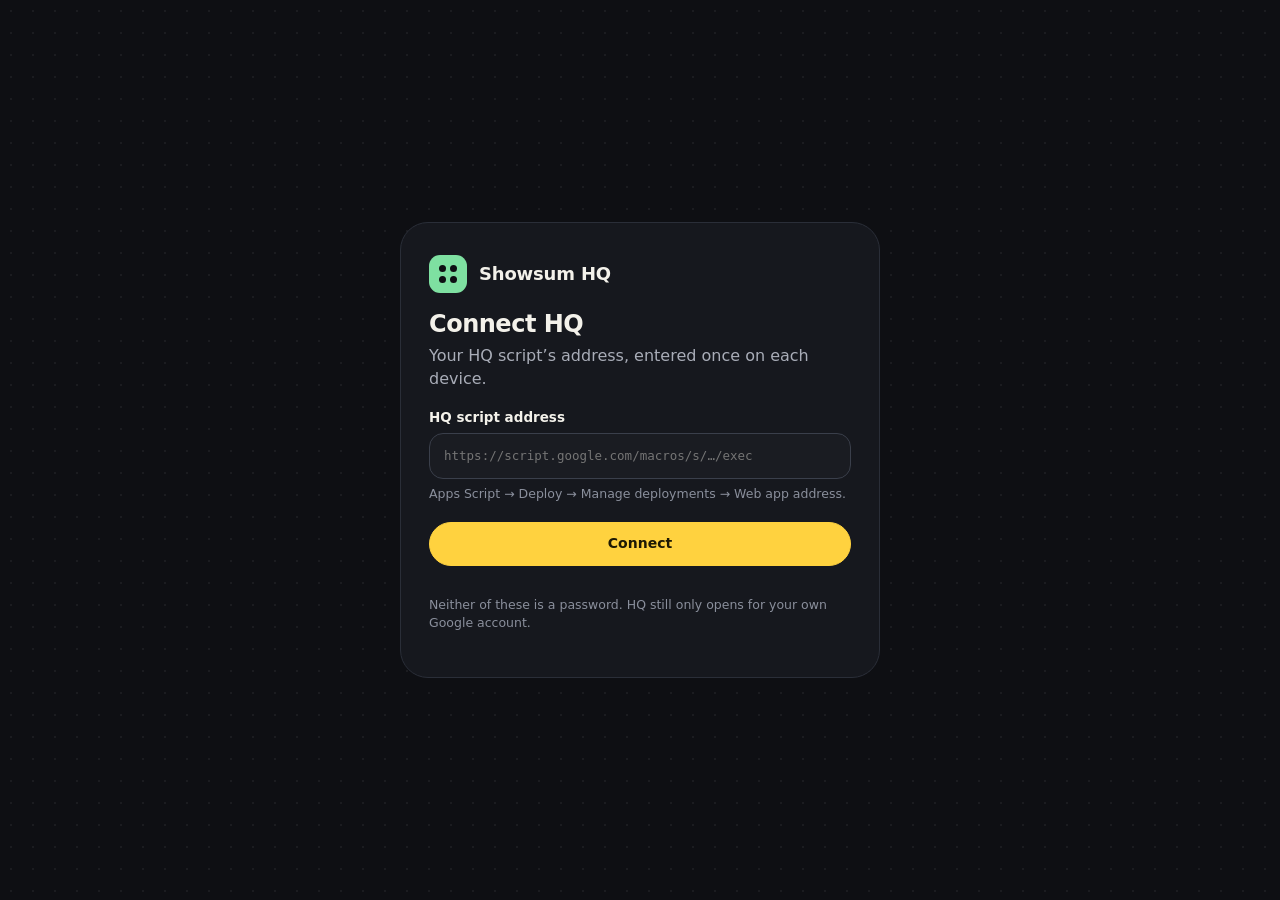
==== index.html @ 8b25175a "Release 5: autopilot    Start, pause and check batches in HQ; the pipeline's HQAutopilot sends them " ====
<!doctype html>
<html lang="en-GB">
<head>
<meta charset="utf-8">
<meta name="viewport" content="width=device-width, initial-scale=1, viewport-fit=cover">
<meta http-equiv="Content-Security-Policy" content="default-src 'self'; script-src 'self' https://accounts.google.com/gsi/client; style-src 'self' 'unsafe-inline' https://fonts.googleapis.com https://accounts.google.com/gsi/style; font-src https://fonts.gstatic.com; img-src 'self' data: https://*.googleusercontent.com; connect-src https://script.google.com https://script.googleusercontent.com https://accounts.google.com/gsi/; frame-src https://accounts.google.com/gsi/; object-src 'none'; base-uri 'none'; form-action 'none'">
<meta name="referrer" content="no-referrer">
<title>Showsum HQ</title>
<meta name="description" content="Showsum HQ">
<meta name="robots" content="noindex, nofollow">
<meta name="theme-color" content="#0e0f13">
<link rel="manifest" href="manifest.webmanifest">
<link rel="icon" href="icon.svg" type="image/svg+xml">
<link rel="apple-touch-icon" href="apple-touch-icon.png">
<meta name="apple-mobile-web-app-capable" content="yes">
<meta name="mobile-web-app-capable" content="yes">
<meta name="apple-mobile-web-app-status-bar-style" content="black-translucent">
<meta name="apple-mobile-web-app-title" content="Showsum HQ">
<link rel="preconnect" href="https://fonts.googleapis.com">
<link rel="preconnect" href="https://fonts.gstatic.com" crossorigin>
<link rel="stylesheet" href="https://fonts.googleapis.com/css2?family=Archivo:wdth,wght@62..125,400..800&amp;family=JetBrains+Mono:wght@500;600&amp;display=swap">
<link rel="stylesheet" href="hq.css?v=5">
</head>
<body>
<div id="app"><main class="gate"><div class="gate-card"><div class="brand"><div class="mark" aria-hidden="true"><span></span><span></span><span></span><span></span></div><b>Showsum HQ</b></div><span class="loading"><span class="spinner"></span>Opening</span></div></main></div>
<noscript><p style="padding:24px">Showsum HQ needs JavaScript.</p></noscript>
<script src="config.js?v=5"></script>
<script src="hq.js?v=5"></script>
</body>
</html>
---- hq.css ----
/* Showsum HQ · Transit look */
:root {
  --ground: #0e0f13; --rail: #0a0b0e; --panel: #16181e; --panel-2: #1a1c22; --tile: #22252d;
  --line: #2a2e38; --line-2: #3a3f4b; --line-soft: #22252d;
  --text: #f3f1ea; --sub: #a9adb8; --muted: #8a8f9c;
  --yellow: #ffd23f; --yellow-ink: #1d1904; --yellow-sub: #4a3f12;
  --mint: #7ee0a1; --coral: #ff7a66; --sky: #8fc7ff;
  --l-baby: #5ec2ff; --l-crafts: #b49bff; --l-xmas: #ff6fa0; --l-caravans: #2fd6c3;
  --sans: "Archivo", system-ui, -apple-system, "Segoe UI", Roboto, sans-serif;
  --mono: "JetBrains Mono", ui-monospace, "SF Mono", Menlo, monospace;
  --r-lg: 26px; --r-md: 16px; --r-sm: 10px;
  --safe-b: env(safe-area-inset-bottom, 0px);
  color-scheme: dark;
}
* { box-sizing: border-box; }
html, body { margin: 0; }
body {
  min-height: 100vh; background-color: var(--ground); color: var(--text);
  background-image: radial-gradient(rgba(255,255,255,0.055) 1px, transparent 1.4px); background-size: 22px 22px;
  font-family: var(--sans); font-size: 14px; line-height: 1.45; -webkit-font-smoothing: antialiased;
}
a { color: var(--yellow); }
a:hover { color: #ffe27a; }
button, input, select, textarea { font: inherit; color: inherit; }
:focus-visible { outline: 2px solid var(--yellow); outline-offset: 2px; }
.sr { position: absolute; width: 1px; height: 1px; overflow: hidden; clip: rect(0 0 0 0); white-space: nowrap; }
[hidden] { display: none !important; }

/* Type */
.eyebrow { font-family: var(--mono); font-size: 11px; letter-spacing: 0.14em; color: var(--muted); text-transform: uppercase; }
.h1 { margin: 0; font-stretch: 125%; font-size: clamp(30px, 5vw, 44px); font-weight: 800; letter-spacing: -0.025em; line-height: 1.05; }
.h2 { margin: 0; font-stretch: 125%; font-size: 24px; font-weight: 800; letter-spacing: -0.02em; line-height: 1.1; }
.h3 { margin: 0; font-stretch: 112%; font-size: 17px; font-weight: 800; letter-spacing: -0.01em; }
.lede { margin: 0; font-size: 16px; color: var(--sub); }
.sub { color: var(--sub); }
.muted { color: var(--muted); }
.mono { font-family: var(--mono); }
.small { font-size: 12.5px; }

/* Buttons */
.btn {
  display: inline-flex; align-items: center; justify-content: center; gap: 8px; min-height: 44px; padding: 0 18px;
  border-radius: 22px; border: 1px solid var(--line-2); background: transparent; color: var(--text);
  font-weight: 700; font-size: 14px; text-decoration: none; cursor: pointer; white-space: nowrap;
  transition: background-color .2s, border-color .2s, transform .2s;
}
.btn:hover { background: var(--tile); color: var(--text); }
.btn:active { transform: translateY(1px); }
.btn[disabled] { opacity: .45; cursor: default; }
.btn.light { background: var(--text); border-color: var(--text); color: var(--ground); }
.btn.light:hover { background: #fffdf6; }
.btn.yellow { background: var(--yellow); border-color: var(--yellow); color: var(--yellow-ink); }
.btn.yellow:hover { background: #ffe27a; }
.btn.small { min-height: 36px; padding: 0 14px; font-size: 13px; }
.btn.danger { border-color: rgba(255,122,102,.5); color: var(--coral); }
.icon-btn {
  display: inline-flex; align-items: center; justify-content: center; width: 40px; height: 40px; border-radius: 12px;
  border: 1px solid var(--line-2); background: transparent; color: var(--text); cursor: pointer;
}
.icon-btn:hover { background: var(--tile); }
.icon-btn[disabled] { opacity: .3; cursor: default; }
svg.i { width: 18px; height: 18px; flex: none; }

/* Gate screens (connect, sign in) */
.gate { min-height: 100vh; display: flex; align-items: center; justify-content: center; padding: 24px 16px; }
.gate-card {
  width: 100%; max-width: 480px; background: var(--panel); border: 1px solid var(--line); border-radius: 28px;
  padding: 32px 28px; display: flex; flex-direction: column; gap: 18px; animation: rise .5s both;
}
.brand { display: flex; align-items: center; gap: 12px; }
.mark { width: 38px; height: 38px; border-radius: 11px; background: var(--mint); padding: 10px; display: grid; grid-template-columns: 1fr 1fr; gap: 4px; flex: none; }
.mark span { border-radius: 50%; background: var(--ground); }
.brand b { font-stretch: 125%; font-size: 18px; font-weight: 800; letter-spacing: -0.01em; }
.field { display: flex; flex-direction: column; gap: 6px; }
.field label { font-weight: 600; font-size: 13.5px; }
.field .hint { font-size: 12.5px; color: var(--muted); }
.input {
  width: 100%; min-height: 46px; padding: 10px 14px; border-radius: 14px; border: 1px solid var(--line-2);
  background: var(--panel-2); color: var(--text); font-size: 14px;
}
.input:focus { border-color: var(--yellow); outline: none; }
.input.mono { font-family: var(--mono); font-size: 12.5px; }
textarea.input { min-height: 72px; resize: vertical; }
.error { color: var(--coral); font-size: 13px; }
.note { font-size: 12.5px; color: var(--muted); }
.gsi-slot { min-height: 44px; display: flex; align-items: center; }

/* Shell */
.shell { display: flex; min-height: 100vh; }
.rail {
  position: sticky; top: 0; height: 100vh; flex: 0 0 76px; background: var(--rail); border-right: 1px solid #1d2027;
  display: flex; flex-direction: column; align-items: center; gap: 8px; padding: 20px 0;
}
.rail .mark { margin-bottom: 18px; }
.nav-a {
  position: relative; width: 46px; height: 46px; border-radius: 13px; color: var(--muted);
  display: flex; align-items: center; justify-content: center; text-decoration: none;
}
.nav-a:hover { background: var(--panel-2); color: var(--text); }
.nav-a[aria-current="page"] { background: var(--tile); color: var(--text); }
.nav-a svg { width: 21px; height: 21px; }
.nav-a .badge {
  position: absolute; top: 5px; right: 4px; min-width: 17px; height: 17px; padding: 0 4px; border-radius: 9px;
  background: var(--yellow); color: var(--yellow-ink); font-size: 10.5px; font-weight: 700; display: flex; align-items: center; justify-content: center;
}
.avatar {
  width: 34px; height: 34px; border-radius: 50%; background: var(--text); color: var(--ground); font-weight: 700;
  display: flex; align-items: center; justify-content: center; overflow: hidden; flex: none;
}
.avatar img { width: 100%; height: 100%; object-fit: cover; }
.rail .avatar { margin-top: auto; }
.main { flex: 1; min-width: 0; padding: 28px 32px 64px; display: flex; flex-direction: column; gap: 22px; max-width: 1380px; }
.tabbar { display: none; }

.page-head { display: flex; flex-wrap: wrap; align-items: flex-end; justify-content: space-between; gap: 16px; animation: rise .5s both; }
.page-head > div { display: flex; flex-direction: column; gap: 6px; min-width: 0; }
.live { display: inline-flex; align-items: center; gap: 10px; }
.pulse { position: relative; width: 8px; height: 8px; flex: none; }
.pulse::before, .pulse::after { content: ""; position: absolute; inset: 0; border-radius: 50%; background: var(--mint); }
.pulse::after { background: none; border: 2px solid var(--mint); animation: pulse 2s ease-out infinite; }
.pulse.off::before { background: var(--muted); }
.pulse.off::after { display: none; }

/* Panels */
.panel { background: var(--panel); border: 1px solid var(--line); border-radius: var(--r-lg); padding: 22px; display: flex; flex-direction: column; gap: 14px; animation: rise .5s both; }
.panel-head { display: flex; flex-wrap: wrap; align-items: flex-end; justify-content: space-between; gap: 12px; }
.panel-head > div { display: flex; flex-direction: column; gap: 4px; }
.grid-2 { display: grid; grid-template-columns: repeat(auto-fit, minmax(min(320px, 100%), 1fr)); gap: 20px; align-items: start; }
.grid-2 > * { min-width: 0; }

/* Build line (Overview placeholder) */
.line-track { display: flex; align-items: flex-start; overflow-x: auto; padding: 8px 2px 4px; }
.stop { display: flex; flex-direction: column; align-items: center; gap: 8px; flex: 1 0 96px; position: relative; text-align: center; }
.stop::before { content: ""; position: absolute; top: 9px; left: calc(-50% + 12px); right: calc(50% + 12px); height: 0; border-top: 2px dashed var(--line-2); }
.stop:first-child::before { display: none; }
.stop.done::before, .stop.now::before { border-top: 6px solid var(--mint); top: 7px; border-radius: 3px; }
.stop .st { position: relative; width: 20px; height: 20px; border-radius: 50%; box-sizing: border-box; background: var(--ground); border: 2px solid var(--line-2); z-index: 1; }
.stop.done .st { background: var(--text); border: 3px solid var(--mint); }
.stop.now .st { border: 4px solid var(--yellow); }
.stop.now .st::after { content: ""; position: absolute; inset: -5px; border-radius: 50%; border: 2px solid var(--yellow); animation: pulse 2s ease-out infinite; }
.stop small { font-family: var(--mono); font-size: 10px; letter-spacing: .08em; color: var(--muted); }
.stop span.t { font-size: 12.5px; font-weight: 600; max-width: 110px; }
.stop.todo span.t { color: var(--sub); font-weight: 500; }

.soon { display: flex; flex-direction: column; gap: 10px; }
.soon ul { margin: 0; padding-left: 18px; color: var(--sub); }
.soon li { margin: 4px 0; }
.tag {
  align-self: flex-start; font-family: var(--mono); font-size: 10.5px; font-weight: 600; letter-spacing: .1em;
  padding: 4px 8px; border-radius: 5px; background: var(--tile); color: var(--yellow); position: relative; overflow: hidden;
}
.tag::after { content: ""; position: absolute; left: 0; right: 0; top: 50%; height: 1px; background: rgba(14,15,19,.75); }
.tag.mint { color: var(--mint); }

/* Launchpad */
.lp-group { display: flex; flex-direction: column; gap: 12px; animation: rise .5s both; }
.lp-group-head { display: flex; align-items: center; justify-content: space-between; gap: 10px; min-height: 40px; }
.lp-group-head .tools { display: flex; gap: 6px; }
.lp-grid { display: grid; grid-template-columns: repeat(auto-fill, minmax(min(230px, 100%), 1fr)); gap: 12px; }
.tile {
  position: relative; display: flex; align-items: center; gap: 12px; min-height: 72px; min-width: 0; padding: 14px; border-radius: var(--r-md);
  background: var(--panel); border: 1px solid var(--line); color: var(--text); text-decoration: none;
  transition: transform .2s, background-color .2s, border-color .2s;
}
a.tile:hover { transform: translateY(-2px); background: var(--panel-2); border-color: var(--line-2); color: var(--text); }
.tile .mono-ico {
  flex: none; width: 40px; height: 40px; border-radius: 12px; display: flex; align-items: center; justify-content: center;
  font-stretch: 125%; font-weight: 800; font-size: 16px; color: var(--ground);
}
.tile .tx { display: flex; flex-direction: column; min-width: 0; }
.tile .tx b { font-weight: 700; font-size: 14px; white-space: nowrap; overflow: hidden; text-overflow: ellipsis; }
.tile .tx span { font-size: 12px; color: var(--muted); overflow: hidden; display: -webkit-box; -webkit-line-clamp: 2; -webkit-box-orient: vertical; overflow-wrap: anywhere; }
.tile .tx .host { font-family: var(--mono); font-size: 11px; }
.tile .out { margin-left: auto; color: var(--muted); flex: none; }
.tile.editing { padding-right: 10px; }
.tile .edit-tools { margin-left: auto; display: flex; gap: 4px; flex: none; }
.tile .edit-tools .icon-btn { width: 34px; height: 34px; border-radius: 10px; }
.add-tile {
  display: flex; align-items: center; justify-content: center; gap: 8px; min-height: 72px; border-radius: var(--r-md);
  border: 1.5px dashed var(--line-2); background: transparent; color: var(--sub); cursor: pointer; font-weight: 600;
}
.add-tile:hover { border-color: var(--yellow); color: var(--yellow); }

/* Settings */
.rows { display: flex; flex-direction: column; }
.row { display: grid; grid-template-columns: 24px minmax(0, 1fr) auto; gap: 12px; align-items: center; padding: 12px 0; border-top: 1px solid var(--line-soft); }
.row:first-child { border-top: 0; }
.row .what { display: flex; flex-direction: column; min-width: 0; }
.row .what b { font-weight: 600; }
.row .what span { font-size: 12.5px; color: var(--muted); overflow-wrap: anywhere; }
.ok-dot, .no-dot, .wait-dot { width: 12px; height: 12px; border-radius: 50%; justify-self: center; }
.ok-dot { background: var(--mint); }
.no-dot { background: transparent; border: 2px solid var(--line-2); }
.no-dot.bad { border-color: var(--coral); }
.wait-dot { background: var(--line-2); animation: breathe 1.4s ease-in-out infinite; }
.pin { margin: 4px 0 0; padding: 12px 14px; border-radius: 12px; background: var(--panel-2); border: 1px solid var(--line-2); font-size: 12.5px; white-space: pre-wrap; overflow-wrap: anywhere; color: var(--yellow); }
.kv { display: grid; grid-template-columns: max-content 1fr; gap: 6px 16px; font-size: 13px; }
.kv dt { color: var(--muted); }
.kv dd { margin: 0; }
.actions { display: flex; flex-wrap: wrap; gap: 8px; }

/* ---------- Release 2: Overview and Customers ---------- */
:root { --l-other: #e8a35a; --stage-todo: #3a3f4b; --day2: #3c9a68; --last: #cdeedb; --lilac: #b49bff; }
.hl { color: var(--text); font-weight: 700; }
.lede .hl { color: var(--yellow); }
.updated { align-self: center; }
.ldot { display: inline-block; width: 10px; height: 10px; border-radius: 50%; flex: none; }
.legend { display: flex; flex-wrap: wrap; gap: 6px 14px; color: var(--sub); }
.legend > span { display: inline-flex; align-items: center; gap: 6px; }
.k { display: inline-block; width: 10px; height: 10px; border-radius: 3px; background: var(--stage-todo); flex: none; }
.k.on, .k.first, .k.won { background: var(--mint); }
.k.todo { background: var(--stage-todo); }
.k.emailed, .k.other { background: var(--sky); }
.k.engaged { background: var(--yellow); }
.k.post { background: var(--lilac); }
.k.out { background: var(--coral); }
.k.day2 { background: var(--day2); }
.k.last { background: var(--last); }
.k.show { width: 16px; height: 8px; border-radius: 4px; background: var(--l-xmas); }
.k.win { width: 16px; height: 0; border-radius: 0; background: none; border-top: 2px dashed var(--yellow); }
.chip { display: inline-flex; align-items: center; gap: 6px; height: 26px; padding: 0 10px; border-radius: 13px; font-size: 12px; font-weight: 700; background: var(--tile); color: var(--text); white-space: nowrap; flex: none; }
.chip.live { background: rgba(126,224,161,.14); color: var(--mint); }
.chip.warn { background: rgba(255,210,63,.12); color: var(--yellow); }
.chip.dim { color: var(--muted); }
.btn.ghost { border-color: var(--line); color: var(--muted); }
.btn.ghost:hover { color: var(--text); }

/* Sending today */
.sendnow { background: #13151a; border: 1px solid var(--line); border-radius: 28px; padding: 24px 28px; display: flex; flex-wrap: wrap; align-items: center; gap: 22px 32px; animation: rise .5s both; }
.send-count { display: flex; align-items: center; gap: 20px; flex: 0 1 auto; min-width: 0; }
.waffle { display: grid; gap: 4px; flex: none; max-width: 100%; }
.waffle span { aspect-ratio: 1; border-radius: 50%; background: #2c303a; }
.waffle span.on { background: var(--mint); }
.waffle span.over { background: var(--coral); }
.send-num { display: flex; flex-direction: column; gap: 4px; min-width: 0; }
.send-num .big { font-stretch: 125%; font-size: 68px; font-weight: 800; line-height: .95; letter-spacing: -.03em; }
.send-num .big small { font-size: 18px; font-weight: 600; color: var(--muted); letter-spacing: 0; }
.send-num .legend { flex-direction: column; gap: 5px; margin-top: 8px; font-size: 12.5px; }
.send-facts { flex: 1 1 360px; min-width: 0; display: flex; flex-direction: column; gap: 8px; }
.send-facts ul { margin: 0; padding: 0; list-style: none; display: flex; flex-direction: column; gap: 6px; color: var(--sub); }
.send-facts li b { color: var(--text); }
.send-facts li b.bad { color: var(--coral); }
.send-facts li b.good { color: var(--mint); }
.send-facts li.warn { color: var(--yellow); }

/* 7-day tiles */
.kpis { display: grid; grid-template-columns: repeat(auto-fit, minmax(min(200px, 100%), 1fr)); gap: 14px; animation: rise .5s both; }
.kpi { min-width: 0; background: var(--panel); border: 1px solid var(--line); border-radius: 20px; padding: 16px 18px 12px; display: flex; flex-direction: column; gap: 2px; color: var(--text); text-decoration: none; transition: transform .2s, border-color .2s; }
a.kpi:hover { transform: translateY(-2px); border-color: var(--line-2); color: var(--text); }
.kpi-top { display: flex; justify-content: space-between; gap: 8px; font-family: var(--mono); font-size: 11px; letter-spacing: .12em; color: var(--muted); text-transform: uppercase; }
.kpi-val { font-stretch: 125%; font-size: 40px; font-weight: 800; line-height: 1.05; letter-spacing: -.02em; overflow-wrap: anywhere; }
.kpi-sub { font-size: 12.5px; color: var(--sub); }
.kpi-sub.bad { color: var(--coral); }
.spark { display: block; width: 100%; height: 36px; margin-top: 8px; overflow: visible; }

/* Overview layout */
.ov-grid { display: grid; grid-template-columns: minmax(0, 1.7fr) minmax(0, 1fr); gap: 20px; align-items: start; }
.ov-main, .ov-side { display: flex; flex-direction: column; gap: 20px; min-width: 0; }

/* Your shows */
.show-row { position: relative; display: flex; flex-direction: column; gap: 10px; padding: 16px 16px 14px 20px; border-radius: 16px; background: var(--panel-2); border: 1px solid var(--line-soft); overflow: hidden; }
.show-row::before { content: ""; position: absolute; left: 0; top: 0; bottom: 0; width: 5px; background: var(--lc); }
.show-head { display: flex; align-items: flex-start; justify-content: space-between; gap: 10px; }
.show-name { display: flex; flex-direction: column; min-width: 0; }
.show-name b { font-stretch: 112%; font-size: 17px; font-weight: 800; }
.show-count { position: absolute; right: 16px; bottom: 14px; font-size: 11px; color: var(--muted); }
.stagebar { display: flex; height: 10px; border-radius: 5px; overflow: hidden; background: var(--tile); }
.stagebar .seg { height: 100%; transform-origin: left; animation: growx .7s both; }
.seg.todo { background: var(--stage-todo); } .seg.emailed { background: var(--sky); } .seg.engaged { background: var(--yellow); }
.seg.won { background: var(--mint); } .seg.post { background: var(--lilac); } .seg.out { background: var(--coral); }
.steps { margin: 0; padding: 0 0 18px; list-style: none; display: flex; flex-direction: column; gap: 4px; color: var(--sub); font-size: 13px; }
.steps li { padding-left: 16px; position: relative; }
.steps li::before { content: ""; position: absolute; left: 0; top: 7px; width: 7px; height: 7px; border-radius: 50%; border: 2px solid var(--line-2); box-sizing: border-box; }
.steps li.go::before { background: var(--yellow); border-color: var(--yellow); }
.steps li b { color: var(--text); font-weight: 600; }

/* Emails and shows ahead */
.split { flex-direction: row; flex-wrap: wrap; gap: 24px; }
.split > div { flex: 1 1 300px; min-width: 0; display: flex; flex-direction: column; gap: 12px; }
.split > .ahead { padding-left: 24px; border-left: 1px dashed var(--line); }
.bars { display: grid; grid-auto-flow: column; grid-auto-columns: minmax(0, 1fr); gap: 5px; height: 140px; align-items: end; }
.bar { height: 100%; display: flex; flex-direction: column; justify-content: flex-end; align-items: center; gap: 6px; min-width: 0; }
.bar .stack { width: 100%; max-width: 26px; flex: 1; display: flex; flex-direction: column; justify-content: flex-end; border-radius: 5px; overflow: hidden; background: rgba(255,255,255,.03); }
.bar .stack span { display: block; width: 100%; transform-origin: bottom; animation: growy .7s both; }
.stack .first { background: var(--mint); } .stack .day2 { background: var(--day2); } .stack .last { background: var(--last); } .stack .other { background: var(--sky); }
.bar .lab { font-family: var(--mono); font-size: 10px; color: var(--muted); }
.bar.today .lab { color: var(--text); font-weight: 600; }
.bar .val { color: var(--sub); white-space: nowrap; font-size: 11px; }
.timeline { position: relative; display: flex; flex-direction: column; gap: 6px; padding-top: 22px; }
.ticks { position: absolute; top: 0; left: 0; right: 0; height: 16px; }
.ticks span { position: absolute; top: 0; font-family: var(--mono); font-size: 10px; letter-spacing: .08em; color: var(--muted); white-space: nowrap; }
.ticks span:first-child { color: var(--yellow); }
.lane { display: flex; flex-direction: column; gap: 4px; min-width: 0; }
.lane-lab { display: flex; align-items: center; gap: 6px; font-size: 12.5px; min-width: 0; white-space: nowrap; overflow: hidden; text-overflow: ellipsis; }
.lane-lab b { font-weight: 600; overflow: hidden; text-overflow: ellipsis; }
.lane-lab .muted { overflow: hidden; text-overflow: ellipsis; }
.lane-track { position: relative; height: 12px; border-radius: 6px; background: rgba(255,255,255,.03); }
.lane-track .show { position: absolute; top: 1px; height: 10px; border-radius: 5px; transform-origin: left; animation: growx .7s both; }
.lane-track .win { position: absolute; top: 5px; height: 0; border-top: 2px dashed var(--yellow); }

/* Your turn */
.turn { display: flex; flex-direction: column; gap: 12px; animation: rise .5s both; }
.turn-head { display: flex; align-items: center; justify-content: space-between; gap: 10px; }
.turn-head h2 { margin: 0; font-stretch: 125%; font-size: 26px; font-weight: 800; letter-spacing: -.02em; color: var(--yellow); }
.turn-head .count { min-width: 30px; height: 30px; padding: 0 9px; border-radius: 15px; background: var(--yellow); color: var(--yellow-ink); font-weight: 800; display: flex; align-items: center; justify-content: center; }
.ticket { display: flex; flex-direction: column; gap: 6px; padding: 16px 18px; border-radius: 16px; background: var(--yellow); color: var(--yellow-ink); }
.t-top { display: flex; align-items: center; gap: 8px; min-width: 0; }
.ticket .round { flex: none; min-width: 24px; height: 24px; padding: 0 6px; border-radius: 12px; background: var(--yellow-ink); color: var(--yellow); display: flex; align-items: center; justify-content: center; font-weight: 800; font-size: 11.5px; }
.t-tag { font-family: var(--mono); font-size: 10.5px; font-weight: 600; letter-spacing: .1em; color: var(--yellow-sub); overflow: hidden; text-overflow: ellipsis; white-space: nowrap; }
.t-title { font-stretch: 112%; font-size: 17px; font-weight: 800; letter-spacing: -.01em; line-height: 1.2; }
.t-sub { font-size: 13px; line-height: 1.45; color: var(--yellow-sub); }

/* Arrivals and lists */
.arrs { display: flex; flex-direction: column; }
.arr { display: grid; grid-template-columns: 46px 96px minmax(0, 1fr); gap: 10px; align-items: start; padding: 10px 0; border-top: 1px solid var(--line-soft); }
.arr:first-child { border-top: 0; }
.arr > .mono { font-size: 12px; padding-top: 3px; }
.ftag { justify-self: start; position: relative; font-family: var(--mono); font-size: 10px; font-weight: 600; letter-spacing: .1em; padding: 4px 7px; border-radius: 5px; background: var(--tile); color: var(--sub); white-space: nowrap; overflow: hidden; max-width: 100%; text-overflow: ellipsis; }
.ftag::after { content: ""; position: absolute; left: 0; right: 0; top: 50%; height: 1px; background: rgba(14,15,19,.75); }
.ftag.mint { color: var(--mint); } .ftag.yellow { color: var(--yellow); } .ftag.coral { color: var(--coral); } .ftag.sky { color: var(--sky); } .ftag.muted { color: var(--muted); }
.arr-tx { display: flex; flex-direction: column; min-width: 0; }
.arr-tx b { font-size: 13.5px; font-weight: 600; overflow-wrap: anywhere; }
.arr-tx span { font-size: 12px; color: var(--muted); overflow-wrap: anywhere; }

/* Customers */
.plans { display: flex; flex-direction: column; }
.plan-row { display: grid; grid-template-columns: 12px minmax(0, 1.2fr) minmax(0, 1fr) minmax(0, 1.3fr); gap: 12px; align-items: center; padding: 12px 0; border-top: 1px solid var(--line-soft); }
.plan-row:first-child { border-top: 0; }
.pdot { display: inline-block; width: 10px; height: 10px; border-radius: 3px; flex: none; }
.pname { display: flex; flex-direction: column; min-width: 0; }
.pcount { min-width: 0; }
.pmoney { display: flex; align-items: center; gap: 10px; min-width: 0; }
.pbar { flex: 1; height: 8px; border-radius: 4px; background: var(--tile); overflow: hidden; }
.pbar span { display: block; height: 100%; border-radius: 4px; transform-origin: left; animation: growx .7s both; }
.journey { display: grid; grid-template-columns: repeat(auto-fit, minmax(min(110px, 100%), 1fr)); gap: 10px; }
.jstep { display: flex; flex-direction: column; gap: 2px; padding: 12px; border-radius: 14px; background: var(--panel-2); border: 1px solid var(--line-soft); }
.jstep b { font-stretch: 125%; font-size: 28px; font-weight: 800; line-height: 1; }
.find { max-width: 260px; min-height: 40px; }
.chips { display: flex; flex-wrap: wrap; gap: 8px; }
.fchip { min-height: 36px; padding: 0 14px; border-radius: 18px; border: 1px solid var(--line-2); background: transparent; color: var(--text); font-weight: 600; font-size: 13px; cursor: pointer; }
.fchip[aria-selected="true"] { background: var(--text); color: var(--ground); border-color: var(--text); }
.fchip[aria-selected="true"] .muted { color: #55585f; }
.cust-table { display: flex; flex-direction: column; }
.cust { display: grid; grid-template-columns: minmax(0, 2fr) minmax(0, 1.2fr) 70px 80px minmax(0, 1.3fr) minmax(0, 1.2fr) auto; gap: 12px; align-items: center; padding: 12px 0; border-top: 1px solid var(--line-soft); }
.cust.head { font-family: var(--mono); font-size: 10.5px; letter-spacing: .1em; text-transform: uppercase; color: var(--muted); border-top: 0; padding-top: 4px; }
.c-name { display: flex; align-items: center; gap: 10px; min-width: 0; }
.c-name > span { display: flex; flex-direction: column; min-width: 0; }
.c-name b { overflow-wrap: anywhere; }
.c-plan { display: flex; align-items: center; gap: 8px; flex-wrap: wrap; min-width: 0; }
.c-next { display: flex; flex-direction: column; min-width: 0; }
.c-status { display: flex; flex-direction: column; align-items: flex-start; gap: 4px; min-width: 0; }
.months { height: 150px; }
.name-form .name-row { display: flex; gap: 8px; }
.name-form .input { min-height: 40px; max-width: 220px; }

@media (max-width: 1100px) {
  .ov-grid { grid-template-columns: minmax(0, 1fr); }
}
@media (max-width: 760px) {
  .sendnow { padding: 20px 18px; border-radius: 22px; }
  .send-num .big { font-size: 54px; }
  .kpis { grid-template-columns: repeat(2, minmax(0, 1fr)); gap: 10px; }
  .kpi { padding: 14px 14px 10px; border-radius: 18px; }
  .kpi-val { font-size: 30px; }
  .split > .ahead { padding-left: 0; border-left: 0; padding-top: 20px; border-top: 1px dashed var(--line); }
  .arr { grid-template-columns: 40px minmax(0, 1fr); }
  .arr .ftag { grid-column: 2; }
  .arr .arr-tx { grid-column: 2; }
  .plan-row { grid-template-columns: 12px minmax(0, 1fr) minmax(0, 1fr); }
  .plan-row .pmoney { grid-column: 2 / -1; }
  .cust.head { display: none; }
  .cust { grid-template-columns: minmax(0, 1fr) auto; gap: 6px 12px; padding: 14px 0; }
  .cust .c-name { grid-column: 1 / -1; }
  .cust .c-since::before { content: "Since "; }
  .cust .c-act { grid-column: 1 / -1; }
  .find { max-width: none; }
}


/* ---------- Release 3: batches ---------- */
.deps { display: flex; flex-direction: column; gap: 10px; }
.dep { position: relative; display: grid; grid-template-columns: 34px minmax(0, 1fr) auto; gap: 12px; align-items: start; padding: 14px 14px 14px 18px; border-radius: 16px; background: var(--panel-2); border: 1px solid var(--line-soft); overflow: hidden; }
.dep::before { content: ""; position: absolute; left: 0; top: 0; bottom: 0; width: 5px; background: var(--lc); }
.dep-pos { font-size: 18px; font-weight: 600; color: var(--muted); padding-top: 2px; }
.dep-main { display: flex; flex-direction: column; gap: 8px; min-width: 0; }
.dep-head { display: flex; align-items: center; justify-content: space-between; gap: 10px; }
.dep-name { display: flex; align-items: center; gap: 8px; min-width: 0; }
.dep-name b { font-stretch: 112%; font-size: 16px; font-weight: 800; overflow-wrap: anywhere; }
.dep-tools { display: flex; gap: 6px; }
.dep-tools .icon-btn { width: 36px; height: 36px; border-radius: 10px; }
.track { display: flex; margin: 2px 0 0; padding: 0; list-style: none; }
.track li { flex: 1 1 0; display: flex; flex-direction: column; gap: 6px; position: relative; min-width: 0; }
.track li:last-child { flex: 0 0 auto; }
.track li::before { content: ""; position: absolute; left: 12px; right: 0; top: 5px; border-top: 2px dashed var(--line-2); }
.track li:last-child::before { display: none; }
.track li.done::before { border-top: 3px solid var(--lc); top: 4px; }
.track .dot { position: relative; z-index: 1; width: 12px; height: 12px; border-radius: 50%; box-sizing: border-box; border: 2px solid var(--line-2); background: var(--panel-2); }
.track li.done .dot { background: var(--lc); border-color: var(--lc); }
.track li.now .dot { border: 3px solid var(--muted); }
.track li.now.go .dot { border-color: var(--yellow); box-shadow: 0 0 0 3px rgba(255,210,63,.2); }
.track .lab { font-size: 11px; color: var(--muted); white-space: nowrap; overflow: hidden; text-overflow: ellipsis; padding-right: 6px; }
.track li.now .lab { color: var(--text); font-weight: 600; }
.how { margin: 0; padding: 8px 10px; border-radius: 10px; background: rgba(255,210,63,.07); color: var(--sub); }
.how b { color: var(--yellow); }
.props { display: flex; flex-direction: column; gap: 4px; padding-top: 6px; border-top: 1px dashed var(--line); }
.props .eyebrow { margin: 6px 0 4px; }
.prop { display: grid; grid-template-columns: 12px minmax(0, 1fr) auto; gap: 12px; align-items: center; padding: 10px 0; border-top: 1px solid var(--line-soft); }
.props .eyebrow + .prop { border-top: 0; }
.prop-tx { display: flex; flex-direction: column; min-width: 0; }
.prop-tx b { font-weight: 600; overflow-wrap: anywhere; }
.c-paid { display: flex; flex-direction: column; min-width: 0; }
@media (max-width: 760px) {
  .dep { grid-template-columns: 26px minmax(0, 1fr); }
  .dep-tools { grid-column: 2; }
  .prop { grid-template-columns: 12px minmax(0, 1fr); }
  .prop .btn { grid-column: 2; justify-self: start; }
}

@keyframes growx { from { transform: scaleX(0); } }
@keyframes growy { from { transform: scaleY(0); } }

/* Toasts and banners */
.toasts { position: fixed; left: 50%; bottom: calc(24px + var(--safe-b)); transform: translateX(-50%); display: flex; flex-direction: column; gap: 8px; z-index: 50; width: min(92vw, 460px); pointer-events: none; }
.toast { pointer-events: auto; background: var(--text); color: var(--ground); border-radius: 14px; padding: 12px 16px; font-weight: 600; box-shadow: 0 10px 30px rgba(0,0,0,.4); animation: rise .3s both; }
.toast.bad { background: var(--coral); }
.banner { display: flex; flex-wrap: wrap; align-items: center; gap: 10px 14px; padding: 12px 16px; border-radius: 14px; background: rgba(255,210,63,.08); border: 1px solid #6b5a1f; color: var(--yellow); }
.banner .grow { flex: 1 1 220px; }

/* Dialog */
dialog { border: 1px solid var(--line-2); border-radius: 22px; background: var(--panel); color: var(--text); padding: 0; width: min(92vw, 480px); }
dialog::backdrop { background: rgba(0,0,0,.6); }
dialog form { padding: 24px; display: flex; flex-direction: column; gap: 14px; }
dialog .foot { display: flex; justify-content: flex-end; gap: 8px; flex-wrap: wrap; margin-top: 6px; }

.spinner { width: 16px; height: 16px; border-radius: 50%; border: 2px solid currentColor; border-right-color: transparent; animation: spin .8s linear infinite; flex: none; }
.loading { display: flex; align-items: center; gap: 10px; color: var(--sub); padding: 8px 0; }

@keyframes rise { from { opacity: 0; transform: translateY(10px); } }
@keyframes pulse { 0% { transform: scale(1); opacity: .75; } 100% { transform: scale(2.4); opacity: 0; } }
@keyframes breathe { 50% { opacity: .35; } }
@keyframes spin { to { transform: rotate(360deg); } }

/* Phone */
@media (max-width: 760px) {
  .rail { display: none; }
  .main { padding: 20px 16px calc(96px + var(--safe-b)); gap: 18px; }
  .tabbar {
    display: grid; grid-template-columns: repeat(6, minmax(0, 1fr)); position: fixed; left: 0; right: 0; bottom: 0; z-index: 40;
    padding: 6px 4px calc(8px + var(--safe-b)); background: rgba(10,11,14,.96); border-top: 1px solid #1d2027;
    backdrop-filter: blur(8px);
  }
  .tabbar a { display: flex; flex-direction: column; align-items: center; gap: 3px; padding: 4px 0; text-decoration: none; color: var(--muted); font-size: 10.5px; font-weight: 600; position: relative; }
  .tabbar a span.ic { width: 48px; height: 30px; border-radius: 15px; display: flex; align-items: center; justify-content: center; }
  .tabbar a[aria-current="page"] { color: var(--text); }
  .tabbar a[aria-current="page"] span.ic { background: var(--tile); }
  .tabbar svg { width: 20px; height: 20px; }
  .tabbar .badge { position: absolute; top: 0; right: calc(50% - 22px); min-width: 16px; height: 16px; border-radius: 8px; background: var(--yellow); color: var(--yellow-ink); font-size: 10px; font-weight: 700; display: flex; align-items: center; justify-content: center; padding: 0 4px; }
  .panel { padding: 18px; border-radius: 22px; }
  .gate-card { padding: 26px 20px; }
  .lp-grid { grid-template-columns: minmax(0, 1fr); }
  .row { grid-template-columns: 20px minmax(0, 1fr); }
  .row > :last-child:not(.what) { grid-column: 2; justify-self: start; }
}
@media (prefers-reduced-motion: reduce) {
  *, *::before, *::after { animation: none !important; transition: none !important; }
}

/* ---------- Release 4: Inbox ---------- */
a.ticket { text-decoration: none; transition: transform .15s; }
a.ticket:hover { transform: translateY(-1px); }
.warn-list { margin: 6px 0 0; padding-left: 18px; color: var(--sub); }
.warn-list li { margin: 2px 0; }
.msgs { display: flex; flex-direction: column; gap: 10px; }
.msg { display: flex; flex-direction: column; gap: 8px; padding: 16px 18px; border-radius: 16px; background: var(--panel-2); border: 1px solid var(--line-soft); border-left: 4px solid var(--yellow); }
.msg-head { display: flex; align-items: center; justify-content: space-between; gap: 10px; }
.msg-who { display: flex; flex-wrap: wrap; align-items: baseline; gap: 4px 10px; min-width: 0; }
.msg-who b { font-stretch: 112%; font-size: 16px; font-weight: 800; overflow-wrap: anywhere; }
.msg-subj { font-weight: 600; overflow-wrap: anywhere; }
.msg-first { margin: 0; padding: 10px 12px; border-radius: 10px; background: var(--ground); color: var(--sub); font-size: 14px; line-height: 1.5; overflow-wrap: anywhere; }
.msg-acts { display: flex; flex-wrap: wrap; gap: 8px; padding-top: 2px; }
.arr-acts { display: flex; flex-wrap: wrap; gap: 4px 14px; margin-top: 4px; font-size: 12.5px; }
.linkish { background: none; border: 0; padding: 0; font: inherit; color: var(--yellow); cursor: pointer; text-decoration: underline; text-underline-offset: 2px; }
.linkish[disabled] { opacity: .45; cursor: default; }
.steps-n { margin: 0; padding-left: 22px; color: var(--sub); display: flex; flex-direction: column; gap: 8px; }
.steps-n b { color: var(--text); }
@media (max-width: 760px) {
  .msg { padding: 14px; }
  .msg-acts .btn { flex: 1 1 auto; }
}

/* ---------- Release 5: autopilot ---------- */
.segs { display: inline-flex; padding: 3px; gap: 3px; border-radius: 12px; background: var(--panel-2); border: 1px solid var(--line); }
.seg { min-height: 34px; padding: 0 14px; border: 0; border-radius: 9px; background: none; color: var(--muted); font: inherit; font-size: 13px; font-weight: 700; cursor: pointer; }
.seg:hover:not([disabled]) { color: var(--text); background: var(--tile); }
.seg.on { color: var(--text); background: var(--tile); cursor: default; }
.seg.on.seg-dry { color: var(--sky); background: rgba(143,199,255,.12); }
.seg.on.seg-live { color: var(--yellow-ink); background: var(--yellow); }
.panel.ap.ap-live { border-color: #6b5a1f; }
.ap-check { display: flex; flex-direction: column; gap: 8px; padding: 14px 16px; border-radius: 14px; background: var(--yellow); color: var(--yellow-ink); }
.ap-check span { color: var(--yellow-sub); font-size: 13.5px; }
.ap-check .btn { border-color: var(--yellow-ink); }
.ap-check .btn.yellow { background: var(--yellow-ink); color: var(--yellow); }
.ap-check .btn:not(.yellow) { background: transparent; color: var(--yellow-ink); }
.ap-cols { display: grid; grid-template-columns: repeat(auto-fit, minmax(min(300px, 100%), 1fr)); gap: 18px; }
.ap-cols > div { min-width: 0; }
.ap .actions { display: flex; flex-wrap: wrap; align-items: center; gap: 10px; }
.dep-name .chip { margin-left: 4px; }
.dep.started { border-color: rgba(126,224,161,.35); }
.dep-acts { display: flex; flex-wrap: wrap; gap: 8px; }
.members { display: flex; flex-direction: column; gap: 8px; padding: 12px; border-radius: 12px; background: var(--ground); border: 1px solid var(--line-soft); }
.mem-list { display: flex; flex-direction: column; }
.mem { display: grid; grid-template-columns: 96px minmax(0, 1fr) auto; gap: 10px; align-items: center; padding: 8px 0; border-top: 1px solid var(--line-soft); }
.mem:first-child { border-top: 0; }
.mem-tx { display: flex; flex-direction: column; min-width: 0; }
.mem-tx b { font-weight: 600; overflow-wrap: anywhere; }
@media (max-width: 760px) {
  .segs { width: 100%; }
  .seg { flex: 1 1 0; }
  .mem { grid-template-columns: minmax(0, 1fr) auto; }
  .mem .ftag { grid-column: 1 / -1; }
}
.panel-head > .segs { flex-direction: row; align-self: flex-start; }
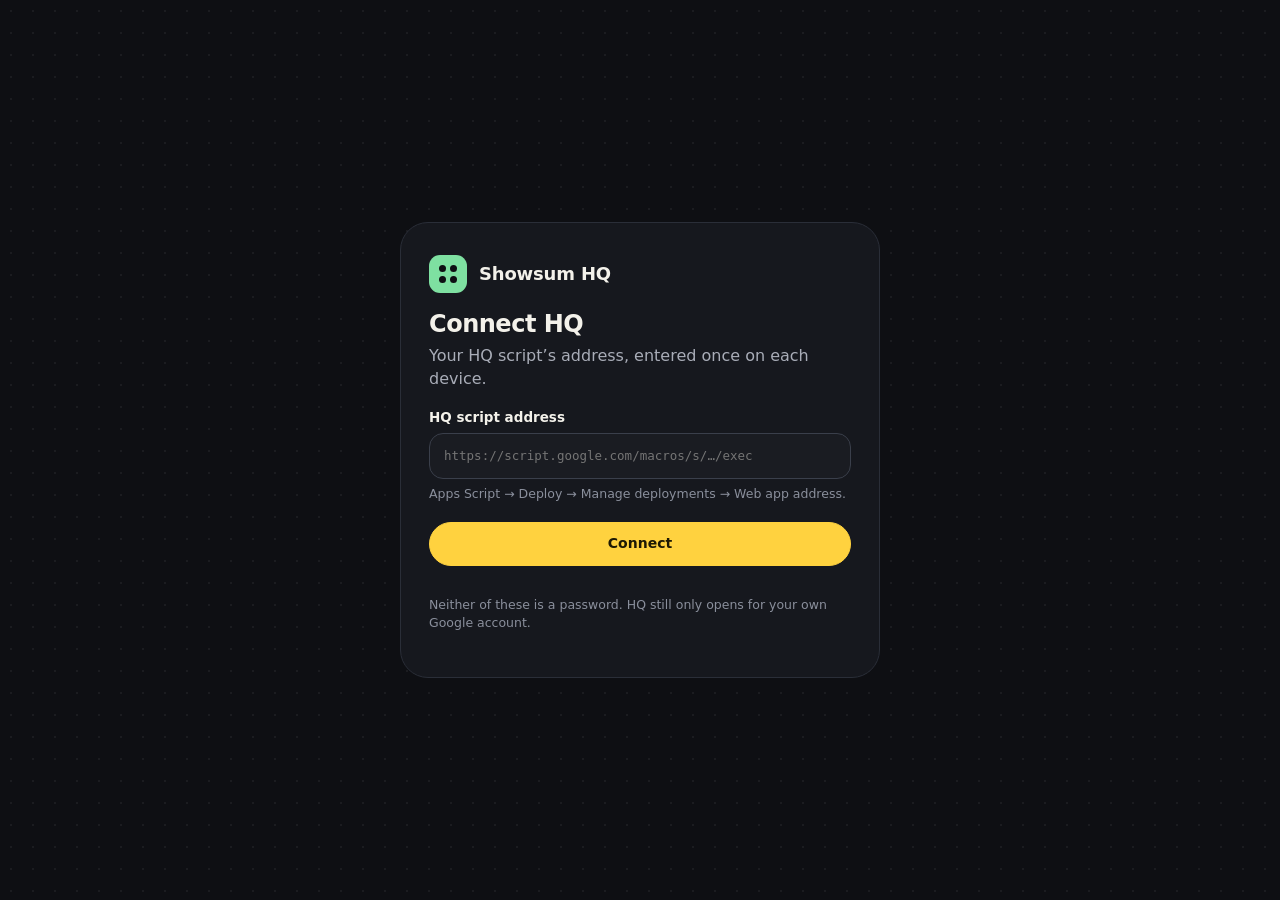
==== commit f93f1a94: "Release 8: Exhibitors inside HQ”" ====
--- a/index.html
+++ b/index.html
@@ -3,7 +3,7 @@
 <head>
 <meta charset="utf-8">
 <meta name="viewport" content="width=device-width, initial-scale=1, viewport-fit=cover">
-<meta http-equiv="Content-Security-Policy" content="default-src 'self'; script-src 'self' https://accounts.google.com/gsi/client; style-src 'self' 'unsafe-inline' https://fonts.googleapis.com https://accounts.google.com/gsi/style; font-src https://fonts.gstatic.com; img-src 'self' data: https://*.googleusercontent.com; connect-src https://script.google.com https://script.googleusercontent.com https://accounts.google.com/gsi/; frame-src https://accounts.google.com/gsi/; object-src 'none'; base-uri 'none'; form-action 'none'">
+<meta http-equiv="Content-Security-Policy" content="default-src 'self'; script-src 'self' https://accounts.google.com/gsi/client; style-src 'self' 'unsafe-inline' https://fonts.googleapis.com https://accounts.google.com/gsi/style; font-src https://fonts.gstatic.com; img-src 'self' data: https://*.googleusercontent.com; connect-src 'self' https://script.google.com https://script.googleusercontent.com https://accounts.google.com/gsi/; frame-src https://accounts.google.com/gsi/; object-src 'none'; base-uri 'none'; form-action 'none'">
 <meta name="referrer" content="no-referrer">
 <title>Showsum HQ</title>
 <meta name="description" content="Showsum HQ">
@@ -19,12 +19,14 @@
 <link rel="preconnect" href="https://fonts.googleapis.com">
 <link rel="preconnect" href="https://fonts.gstatic.com" crossorigin>
 <link rel="stylesheet" href="https://fonts.googleapis.com/css2?family=Archivo:wdth,wght@62..125,400..800&amp;family=JetBrains+Mono:wght@500;600&amp;display=swap">
-<link rel="stylesheet" href="hq.css?v=5">
+<link rel="stylesheet" href="hq.css?v=8">
 </head>
 <body>
 <div id="app"><main class="gate"><div class="gate-card"><div class="brand"><div class="mark" aria-hidden="true"><span></span><span></span><span></span><span></span></div><b>Showsum HQ</b></div><span class="loading"><span class="spinner"></span>Opening</span></div></main></div>
 <noscript><p style="padding:24px">Showsum HQ needs JavaScript.</p></noscript>
-<script src="config.js?v=5"></script>
-<script src="hq.js?v=5"></script>
+<script src="config.js?v=8"></script>
+<script src="exhibitors/core.js?v=8"></script>
+<script src="exhibitors.js?v=8"></script>
+<script src="hq.js?v=8"></script>
 </body>
 </html>
--- a/hq.css
+++ b/hq.css
@@ -450,7 +450,8 @@
     backdrop-filter: blur(8px);
   }
   .tabbar a { display: flex; flex-direction: column; align-items: center; gap: 3px; padding: 4px 0; text-decoration: none; color: var(--muted); font-size: 10.5px; font-weight: 600; position: relative; }
-  .tabbar a span.ic { width: 48px; height: 30px; border-radius: 15px; display: flex; align-items: center; justify-content: center; }
+  .tabbar a span.ic { width: 44px; height: 30px; border-radius: 15px; display: flex; align-items: center; justify-content: center; }
+  .tabbar a { font-size: 10px; letter-spacing: -.01em; white-space: nowrap; min-width: 0; }
   .tabbar a[aria-current="page"] { color: var(--text); }
   .tabbar a[aria-current="page"] span.ic { background: var(--tile); }
   .tabbar svg { width: 20px; height: 20px; }
@@ -513,10 +514,283 @@
 .mem:first-child { border-top: 0; }
 .mem-tx { display: flex; flex-direction: column; min-width: 0; }
 .mem-tx b { font-weight: 600; overflow-wrap: anywhere; }
+/* Release 6: a business that's in another batch too */
+.mem-tx b .ftag { display: inline-block; vertical-align: 1px; margin-left: 6px; padding: 2px 6px; font-size: 9px; }
 @media (max-width: 760px) {
   .segs { width: 100%; }
   .seg { flex: 1 1 0; }
   .mem { grid-template-columns: minmax(0, 1fr) auto; }
-  .mem .ftag { grid-column: 1 / -1; }
+  .mem > .ftag { grid-column: 1 / -1; }
 }
 .panel-head > .segs { flex-direction: row; align-self: flex-start; }
+
+/* ---------- Release 8: Exhibitors, a section of HQ (exhibitors.js) ---------- */
+:root { --amber: #fcc35d; --stripe: repeating-linear-gradient(135deg, #3a3f4b 0 4px, #22252d 4px 8px); }
+/* Regions that redraw as checks come in rise once, not on every redraw */
+#xbody, #xs-top { animation: rise .5s both; }
+#xbody .panel, #xbody .kpis, #xs-top .panel, #xs-detail, .xdlg .dialog { animation: none; }
+#xbody { display: flex; flex-direction: column; gap: 20px; }
+
+/* Page head */
+.crumbs { display: flex; flex-wrap: wrap; align-items: center; gap: 8px; font-family: var(--mono); font-size: 11px; letter-spacing: .14em; text-transform: uppercase; color: var(--muted); }
+.crumbs a { color: var(--muted); text-decoration: none; }
+.crumbs a:hover { color: var(--text); }
+.crumbs .sep { opacity: .5; }
+.crumbs span:last-child { color: var(--sub); max-width: 40ch; overflow: hidden; text-overflow: ellipsis; white-space: nowrap; }
+.h1 .ldot2 { display: inline-block; width: 16px; height: 16px; border-radius: 50%; margin-right: 14px; vertical-align: 6px; background: var(--lc); }
+.page-head > .actions { flex-direction: row; flex-wrap: wrap; align-items: center; gap: 10px; }
+.xsearch { position: relative; display: flex; align-items: center; gap: 10px; width: 320px; max-width: 100%; height: 44px; padding: 0 14px; border-radius: 14px; border: 1px solid var(--line-2); background: var(--panel-2); color: var(--muted); font-size: 13.5px; }
+.xsearch:focus-within { border-color: var(--yellow); }
+.xsearch svg { width: 17px; height: 17px; flex: none; }
+.xsearch input { flex: 1; min-width: 0; height: 100%; border: 0; background: none; color: var(--text); font: inherit; font-size: 14px; outline: none; }
+.xsearch input::placeholder { color: var(--muted); }
+.icon-sq { width: 44px; height: 44px; border-radius: 14px; border: 1px solid var(--line-2); background: var(--panel-2); color: var(--sub); display: inline-flex; align-items: center; justify-content: center; cursor: pointer; flex: none; }
+.icon-sq:hover { background: var(--tile); color: var(--text); }
+.icon-sq svg { width: 18px; height: 18px; }
+.xfind { position: relative; }
+.xfind-list { position: absolute; z-index: 30; top: calc(100% + 6px); left: 0; right: 0; min-width: 300px; display: flex; flex-direction: column; padding: 6px; border-radius: 16px; background: var(--panel); border: 1px solid var(--line-2); box-shadow: 0 20px 50px rgba(0,0,0,.5); }
+.xfind-list .opt { display: grid; grid-template-columns: 12px minmax(0, 1fr) auto; gap: 10px; align-items: center; padding: 10px; border: 0; border-radius: 10px; background: none; color: var(--text); font: inherit; text-align: left; text-decoration: none; cursor: pointer; }
+.xfind-list .opt:hover, .xfind-list .opt:focus { background: var(--tile); outline: none; }
+.xfind-list .opt b { font-weight: 600; overflow: hidden; text-overflow: ellipsis; white-space: nowrap; }
+.xfind-list .opt span:last-child { font-size: 12px; color: var(--muted); }
+.xfind-list .ldot { background: var(--line-2); }
+
+/* Tiles */
+a.kpi:hover { transform: translateY(-2px); border-color: var(--line-2); }
+.kpi.call { background: var(--yellow); border-color: var(--yellow); color: var(--yellow-ink); }
+.kpi.call .kpi-top, .kpi.call .kpi-sub { color: var(--yellow-sub); }
+.kpi .kpi-sub b { color: var(--text); font-weight: 600; }
+.kpi.call .kpi-sub b { color: var(--yellow-ink); }
+.kpi .mini { display: flex; height: 6px; gap: 2px; margin-top: 10px; border-radius: 3px; overflow: hidden; }
+.kpi .mini i { display: block; height: 100%; }
+
+/* Lead bars and keys */
+.lbar { display: flex; gap: 3px; height: 12px; min-width: 0; }
+.lbar i { display: block; height: 100%; border-radius: 3px; min-width: 3px; }
+.lbar.thin { height: 8px; }
+.ok-bg { background: var(--mint); } .check-bg { background: var(--amber); } .consent-bg { background: var(--coral); } .pending-bg { background: var(--stripe); }
+.g-bg { background: var(--sky); } .m-bg { background: var(--lilac); } .o-bg { background: var(--line-2); }
+.keys { display: flex; flex-wrap: wrap; gap: 6px 18px; font-size: 12.5px; color: var(--sub); }
+.keys span { display: inline-flex; align-items: center; gap: 7px; }
+.keys b { color: var(--text); font-weight: 700; font-variant-numeric: tabular-nums; }
+.keys i { width: 9px; height: 9px; border-radius: 3px; display: inline-block; }
+.two-bars { display: grid; grid-template-columns: repeat(2, minmax(0, 1fr)); gap: 22px 28px; }
+.two-bars > div, .stack8 { display: flex; flex-direction: column; gap: 10px; min-width: 0; }
+.stack14 { display: flex; flex-direction: column; gap: 14px; }
+
+/* Sector lines: a sector is a line, its shows the stations */
+.lines { display: flex; flex-direction: column; gap: 14px; }
+.sline { position: relative; display: flex; flex-direction: column; gap: 16px; padding: 18px 20px 18px 26px; border-radius: 18px; background: var(--panel-2); border: 1px solid var(--line-soft); overflow: hidden; text-decoration: none; color: var(--text); transition: border-color .2s; }
+.sline::before { content: ""; position: absolute; left: 0; top: 0; bottom: 0; width: 5px; background: var(--lc); }
+.sline:hover { border-color: var(--line-2); color: var(--text); }
+.sline-head { display: flex; align-items: flex-start; justify-content: space-between; gap: 14px; flex-wrap: wrap; }
+.sline-head > div { display: flex; flex-direction: column; gap: 4px; min-width: 0; }
+.sline-head b { font-stretch: 112%; font-size: 19px; font-weight: 800; letter-spacing: -.01em; }
+.sline-head .sub { font-size: 13px; }
+.sline-bar { width: 220px; max-width: 100%; display: flex; flex-direction: column; gap: 6px; }
+.sline-bar small { font-family: var(--mono); font-size: 10.5px; color: var(--muted); letter-spacing: .06em; text-align: right; }
+.stations { display: grid; grid-auto-flow: column; grid-auto-columns: minmax(170px, 1fr); overflow-x: auto; padding-bottom: 2px; }
+.station { position: relative; display: flex; flex-direction: column; gap: 3px; padding: 28px 16px 0 0; min-width: 0; }
+.station::before { content: ""; position: absolute; top: 9px; left: 0; right: 0; height: 4px; border-radius: 2px; background: var(--lc); opacity: .5; }
+.station:last-child::before { right: auto; width: 40px; background: linear-gradient(90deg, var(--lc), transparent); }
+.station .st { position: absolute; top: 3px; left: 0; width: 16px; height: 16px; border-radius: 50%; background: var(--ground); border: 3px solid var(--lc); box-sizing: border-box; }
+.station.past .st { background: var(--lc); opacity: .55; }
+.station.past b, .station.past span { color: var(--muted); }
+.station.now .st { border-color: var(--yellow); }
+.station.now .st::after { content: ""; position: absolute; inset: -6px; border-radius: 50%; border: 2px solid var(--yellow); animation: pulse 2s ease-out infinite; }
+.station small { font-family: var(--mono); font-size: 10.5px; letter-spacing: .08em; color: var(--muted); }
+.station.now small { color: var(--yellow); }
+.station b { font-size: 13.5px; font-weight: 700; white-space: nowrap; overflow: hidden; text-overflow: ellipsis; }
+.station span { font-size: 12px; color: var(--muted); white-space: nowrap; overflow: hidden; text-overflow: ellipsis; }
+.station .ftag { margin-top: 4px; align-self: flex-start; }
+
+/* Calls waiting on you */
+.calls { display: flex; flex-direction: column; gap: 2px; margin-top: 4px; }
+.call-row { display: flex; align-items: center; justify-content: space-between; gap: 10px; padding: 9px 0; border-top: 1px solid rgba(29,25,4,.14); color: var(--yellow-ink); text-decoration: none; font-weight: 600; font-size: 13.5px; }
+.call-row:first-child { border-top: 0; }
+.call-row:hover { color: var(--yellow-ink); text-decoration: underline; }
+
+/* Checking */
+.chk { display: flex; flex-direction: column; gap: 10px; padding: 14px 0; border-top: 1px solid var(--line-soft); }
+.chk:first-of-type { border-top: 0; padding-top: 0; }
+.chk-top { display: flex; align-items: center; justify-content: space-between; gap: 10px; }
+.chk-top > div { display: flex; flex-direction: column; min-width: 0; }
+.chk-top b { font-size: 14px; font-weight: 700; }
+.chk-top span { font-size: 12.5px; color: var(--muted); }
+.run-btn { width: 40px; height: 40px; border-radius: 50%; border: 0; background: var(--yellow); color: var(--yellow-ink); display: inline-flex; align-items: center; justify-content: center; flex: none; cursor: pointer; }
+.run-btn.off { background: var(--tile); color: var(--text); }
+.run-btn svg { width: 16px; height: 16px; }
+.panel-head > .run-btn { align-self: flex-start; }
+
+/* Finding shows */
+.xhow { margin: 0; padding: 0; list-style: none; display: grid; grid-template-columns: repeat(3, minmax(0, 1fr)); gap: 8px; }
+.xhow li { display: flex; flex-direction: column; gap: 6px; padding: 12px; border-radius: 14px; background: var(--panel-2); border: 1px solid var(--line-soft); font-size: 12.5px; color: var(--sub); }
+.xhow li small { font-family: var(--mono); font-size: 10px; letter-spacing: .1em; color: var(--yellow); }
+.links { display: flex; flex-direction: column; }
+.link-wrap { display: flex; align-items: center; gap: 6px; border-top: 1px solid var(--line-soft); }
+.link-wrap:first-child { border-top: 0; }
+.link-row { flex: 1; min-width: 0; display: flex; align-items: center; gap: 12px; padding: 10px 0; color: var(--text); text-decoration: none; }
+.link-row .tl { width: 32px; height: 32px; border-radius: 9px; background: var(--tile); display: flex; align-items: center; justify-content: center; font-family: var(--mono); font-size: 11px; font-weight: 600; color: var(--sub); flex: none; text-transform: uppercase; }
+.link-row > div { display: flex; flex-direction: column; min-width: 0; flex: 1; }
+.link-row b { font-size: 13.5px; font-weight: 600; }
+.link-row span { font-size: 12px; color: var(--muted); white-space: nowrap; overflow: hidden; text-overflow: ellipsis; }
+.link-row svg { width: 16px; height: 16px; color: var(--muted); flex: none; }
+.link-row:hover b { color: var(--yellow); }
+.link-wrap .icon-btn { width: 34px; height: 34px; }
+
+/* Tables */
+.tbox { position: relative; overflow-x: auto; margin: 0 -6px; }   /* relative: hidden labels inside stay inside */
+.xt { width: 100%; border-collapse: collapse; font-size: 13.5px; }
+.xt th { text-align: left; font-family: var(--mono); font-size: 10.5px; font-weight: 600; letter-spacing: .12em; text-transform: uppercase; color: var(--muted); padding: 0 10px 10px; border-bottom: 1px solid var(--line); white-space: nowrap; }
+.xt td { padding: 11px 10px; border-bottom: 1px solid var(--line-soft); vertical-align: middle; }
+.xt tbody tr:hover td { background: rgba(255,255,255,.025); }
+.xt tr[data-xrow] { cursor: pointer; }
+.xt tr[data-xrow]:focus-visible { outline: 2px solid var(--yellow); outline-offset: -2px; }
+.xt tr.sel td { background: rgba(255,210,63,.07); }
+.xt tr.sel td:first-child { box-shadow: inset 3px 0 0 var(--yellow); }
+.xt .r { text-align: right; font-variant-numeric: tabular-nums; white-space: nowrap; }
+.xt .nm { display: flex; flex-direction: column; min-width: 0; }
+.xt .nm b { font-weight: 600; }
+.xt .nm span, .xt .nm small { font-size: 12px; color: var(--muted); }
+.xt .grp td { padding: 18px 10px 8px; border-bottom: 0; font-family: var(--mono); font-size: 10.5px; letter-spacing: .14em; text-transform: uppercase; color: var(--muted); background: none; }
+.xt tr.grp:hover td { background: none; }
+.xt .tags { display: flex; flex-wrap: wrap; gap: 4px; }
+.xt a.ftag { text-decoration: none; }
+.xt .rowlink { color: var(--text); text-decoration: none; }
+.xt .rowlink:hover { color: var(--yellow); }
+.xt.mini-t { font-size: 13px; }
+.xt.mini-t td { padding: 7px 10px; }
+.st-txt { display: inline-flex; align-items: center; gap: 8px; white-space: nowrap; }
+.sd { width: 9px; height: 9px; border-radius: 50%; display: inline-block; flex: none; box-sizing: border-box; }
+.sd.ok { background: var(--mint); } .sd.check { background: var(--amber); } .sd.consent { background: var(--coral); } .sd.pending { border: 2px solid var(--line-2); width: 10px; height: 10px; }
+.cnt-bar { display: flex; flex-direction: column; gap: 5px; min-width: 120px; }
+.cnt-bar span { font-size: 12px; color: var(--muted); }
+
+/* Filters */
+.fchips { display: flex; flex-wrap: wrap; gap: 8px; }
+.fchips .fchip { display: inline-flex; align-items: center; gap: 8px; height: 34px; padding: 0 12px; border-radius: 17px; border: 1px solid var(--line); background: var(--panel-2); color: var(--sub); font: inherit; font-size: 13px; font-weight: 600; cursor: pointer; }
+.fchips .fchip:hover { color: var(--text); border-color: var(--line-2); }
+.fchips .fchip .n { font-family: var(--mono); font-size: 11px; color: var(--muted); }
+.fchips .fchip .sd { width: 8px; height: 8px; }
+.fchips .fchip[aria-pressed="true"] { background: var(--text); border-color: var(--text); color: var(--ground); }
+.fchips .fchip[aria-pressed="true"] .n { color: var(--ground); }
+.fchips .fchip.pipe { border-style: dashed; }
+.fchips .fchip.pipe.you:not([aria-pressed="true"]) { color: var(--yellow); border-color: #6b5a1f; }
+.fsep { width: 1px; align-self: stretch; background: var(--line); margin: 4px 2px; }
+.tools-row { display: flex; flex-wrap: wrap; align-items: center; justify-content: space-between; gap: 12px; }
+
+/* A show */
+.show-top { display: grid; grid-template-columns: minmax(0, 1.25fr) minmax(0, 1fr) minmax(0, .85fr); gap: 20px; align-items: stretch; }
+.show-grid { display: grid; grid-template-columns: minmax(0, 1fr) 430px; gap: 20px; align-items: start; }
+.detail { position: sticky; top: 20px; gap: 18px; max-height: calc(100vh - 40px); overflow-y: auto; overscroll-behavior: contain; }
+.pipe-facts { margin: 0; padding: 0; list-style: none; display: flex; flex-direction: column; gap: 6px; color: var(--sub); font-size: 13.5px; }
+.pipe-facts b { color: var(--text); font-weight: 700; }
+.pipe-facts li.you, .pipe-facts li.you b { color: var(--yellow); }
+.dep-chip { display: flex; align-items: center; justify-content: space-between; gap: 10px; padding: 10px 12px; border-radius: 12px; background: var(--panel-2); border: 1px solid rgba(126,224,161,.35); color: var(--text); text-decoration: none; }
+.dep-chip.idle { border-color: var(--line-2); }
+a.dep-chip:hover { border-color: var(--mint); }
+.dep-chip > div { display: flex; flex-direction: column; min-width: 0; }
+.dep-chip b { font-size: 13.5px; font-weight: 700; }
+.dep-chip span { font-size: 12px; color: var(--muted); }
+.org { display: flex; flex-direction: column; gap: 8px; font-size: 13.5px; overflow-wrap: anywhere; }
+.org a { display: inline-flex; align-items: center; gap: 8px; text-decoration: none; }
+.org a svg { width: 16px; height: 16px; flex: none; }
+.org .src { font-size: 12px; color: var(--muted); }
+.panel .linkish { display: inline-flex; align-items: center; gap: 6px; text-align: left; font-size: 13px; }
+.linkish svg { width: 15px; height: 15px; flex: none; }
+
+/* The exhibitor */
+.d-head { display: flex; align-items: flex-start; justify-content: space-between; gap: 10px; }
+.d-head > div { display: flex; flex-direction: column; gap: 8px; min-width: 0; }
+.d-head .h2 { overflow-wrap: anywhere; }
+.d-tags { display: flex; flex-wrap: wrap; gap: 6px; }
+.d-sec { display: flex; flex-direction: column; gap: 10px; padding-top: 16px; border-top: 1px solid var(--line-soft); }
+.d-sec .kv, .xdlg .kv { margin: 0; grid-template-columns: 112px minmax(0, 1fr); gap: 9px 14px; font-size: 13.5px; }
+.d-sec .kv.wide { grid-template-columns: minmax(0, 1fr) auto; }
+.d-sec .kv.wide dt { display: flex; align-items: center; gap: 8px; color: var(--sub); }
+.d-sec .kv dt, .xdlg .kv dt { font-size: 12.5px; padding-top: 1px; }
+.d-sec .kv dd, .xdlg .kv dd { overflow-wrap: anywhere; }
+.kv dd small { display: block; color: var(--muted); font-size: 12px; margin-top: 1px; }
+.kv dd a + small { margin-bottom: 4px; }
+.ask { display: flex; flex-direction: column; gap: 10px; padding: 14px; border-radius: 14px; background: rgba(252,195,93,.08); border: 1px solid rgba(252,195,93,.35); }
+.ask p { margin: 0; font-size: 13.5px; color: var(--sub); }
+.ask p b { color: var(--text); }
+.yourcall { display: flex; flex-direction: column; gap: 10px; padding: 16px; border-radius: 16px; background: var(--yellow); color: var(--yellow-ink); }
+.yourcall .t-sub { margin: 0; }
+.yourcall .btn { border-color: rgba(29,25,4,.35); color: var(--yellow-ink); background: transparent; }
+.yourcall .btn:hover { background: rgba(29,25,4,.08); }
+.yourcall .btn.dark { background: var(--yellow-ink); color: var(--yellow); border-color: var(--yellow-ink); }
+.mono-sm { font-family: var(--mono); font-size: 10.5px; letter-spacing: .08em; }
+.row-acts { display: flex; flex-wrap: wrap; gap: 8px; }
+.copy { display: inline-flex; align-items: center; gap: 4px; max-width: 100%; }
+.copy a, .copy .mono { overflow-wrap: anywhere; }
+.copy-btn { width: 28px; height: 28px; border: 0; border-radius: 8px; background: none; color: var(--muted); display: inline-flex; align-items: center; justify-content: center; cursor: pointer; flex: none; }
+.copy-btn:hover { background: var(--tile); color: var(--text); }
+.copy-btn svg { width: 14px; height: 14px; }
+.d-foot { padding-top: 16px; border-top: 1px solid var(--line-soft); }
+
+/* Dialogs: one for every form here */
+dialog.xdlg { width: min(94vw, 600px); max-height: calc(100dvh - 32px); padding: 0; border: 0; border-radius: 26px; background: none; overflow: visible; }
+dialog.xdlg.wide { width: min(94vw, 760px); }
+dialog.xdlg[open] { display: flex; }
+.xdlg .dialog { flex: 1; min-width: 0; max-height: calc(100dvh - 32px); overflow-y: auto; overscroll-behavior: contain; background: var(--panel); border: 1px solid var(--line-2); border-radius: 26px; padding: 26px; display: flex; flex-direction: column; gap: 16px; box-shadow: 0 30px 80px rgba(0,0,0,.55); }
+.xdlg form { padding: 0; }
+.xdlg .grid2 { display: grid; grid-template-columns: repeat(2, minmax(0, 1fr)); gap: 14px; }
+.xdlg textarea.input { min-height: 0; padding-top: 10px; padding-bottom: 10px; resize: vertical; line-height: 1.45; }
+.xdlg .field label .from { margin-left: 6px; font-family: var(--mono); font-size: 10px; letter-spacing: .1em; text-transform: uppercase; color: var(--mint); font-weight: 600; }
+.d-acts { justify-content: flex-end; padding-top: 14px; border-top: 1px solid var(--line-soft); }
+.check-line { display: flex; align-items: flex-start; gap: 10px; font-size: 13.5px; color: var(--sub); cursor: pointer; }
+.check-line input { width: 18px; height: 18px; margin: 1px 0 0; accent-color: var(--yellow); flex: none; }
+.check-line b { color: var(--text); }
+.look { display: flex; flex-direction: column; gap: 6px; padding: 12px 14px; border-radius: 12px; background: var(--panel-2); border: 1px solid var(--line); font-size: 13px; color: var(--sub); }
+.look.ok { border-color: rgba(126,224,161,.4); }
+.look.ok b { color: var(--mint); display: inline-flex; align-items: center; gap: 6px; }
+.look.warn { border-color: #6b5a1f; color: var(--yellow); }
+.look small { color: var(--muted); font-size: 12px; }
+.look .spinner { display: inline-block; vertical-align: -3px; margin-right: 6px; }
+.look svg { width: 14px; height: 14px; }
+.look-org { display: flex; gap: 8px; align-items: flex-start; color: var(--sub); }
+.look-org svg { margin-top: 2px; flex: none; }
+.menu-list { display: flex; flex-direction: column; gap: 2px; margin: 0 -8px; }
+.menu-item { display: flex; flex-direction: column; gap: 2px; padding: 11px 12px; border: 0; border-radius: 12px; background: none; color: var(--text); font: inherit; text-align: left; text-decoration: none; cursor: pointer; }
+.menu-item:hover, .menu-item:focus-visible { background: var(--tile); color: var(--text); outline: none; }
+.menu-item b { font-weight: 600; }
+.menu-item span { font-size: 12.5px; color: var(--muted); }
+.menu-item.danger b { color: var(--coral); }
+.menu-item.off b { color: var(--muted); }
+.why { margin: 0; padding: 14px; border-radius: 12px; background: var(--ground); border: 1px solid var(--line-soft); color: var(--sub); font-family: var(--mono); font-size: 12px; line-height: 1.6; white-space: pre-wrap; overflow-wrap: anywhere; max-height: 50vh; overflow-y: auto; }
+.why-cmp { display: flex; flex-wrap: wrap; gap: 6px 20px; font-size: 13.5px; color: var(--sub); }
+.why-cmp b { color: var(--text); }
+.use { display: flex; flex-direction: column; gap: 6px; }
+.use-row { display: flex; justify-content: space-between; gap: 10px; font-size: 13px; color: var(--sub); }
+.use-row b { color: var(--text); font-weight: 600; }
+.note.bad { color: var(--coral); }
+#xset-body { display: flex; flex-direction: column; gap: 16px; }
+
+@media (max-width: 1100px) {
+  .show-top { grid-template-columns: minmax(0, 1fr); }
+  .show-grid { grid-template-columns: minmax(0, 1fr); }
+  .xhow, .two-bars { grid-template-columns: minmax(0, 1fr); }
+  /* The exhibitor opens over the page: a side sheet, full screen on a phone */
+  .detail { display: none; }
+  .detail.open { display: flex; position: fixed; z-index: 45; top: 0; right: 0; bottom: 0; width: min(100vw, 480px); max-height: none; border-radius: 0; border-width: 0 0 0 1px; padding-top: calc(22px + env(safe-area-inset-top, 0px)); padding-bottom: calc(28px + var(--safe-b)); box-shadow: -24px 0 60px rgba(0,0,0,.55); animation: slidein .22s both; }
+}
+@media (max-width: 760px) {
+  .page-head .actions { width: 100%; }
+  .xfind, .xsearch { width: 100%; }
+  .xfind { flex: 1 1 100%; }
+  .xfind-list { min-width: 0; }
+  .tools-row .xsearch { width: 100% !important; }
+  .stations { grid-auto-columns: minmax(150px, 72%); }
+  .sline { padding: 16px 16px 16px 22px; }
+  .sline-bar { width: 100%; }
+  .sline-bar small { text-align: left; }
+  /* A show's list: name, can email, pipeline */
+  .xt.xrows th:nth-child(2), .xt.xrows td:nth-child(2), .xt.xrows th:nth-child(4), .xt.xrows td:nth-child(4), .xt.xrows th:nth-child(5), .xt.xrows td:nth-child(5) { display: none; }
+  .xt td { padding: 10px 8px; }
+  .xdlg .dialog { padding: 20px; border-radius: 22px; }
+  .xdlg .grid2 { grid-template-columns: minmax(0, 1fr); }
+  .detail.open { width: 100vw; border-width: 0; }
+  #xbody .kpi-top span + span { display: none; }   /* the tile's second label wraps at phone width */
+}
+@keyframes slidein { from { transform: translateX(24px); opacity: 0; } }
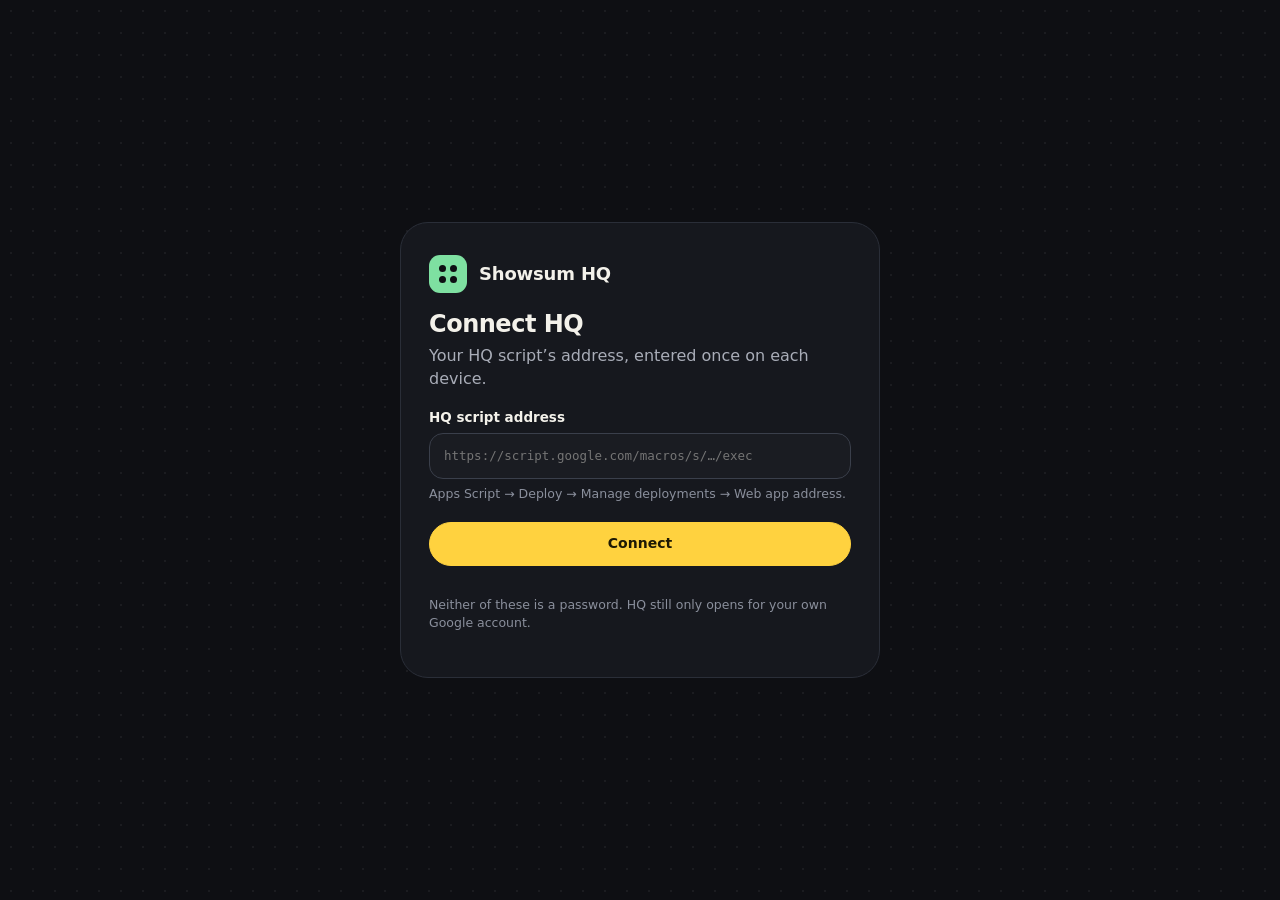
==== commit 069e535d: "Release 9" ====
--- a/index.html
+++ b/index.html
@@ -19,14 +19,14 @@
 <link rel="preconnect" href="https://fonts.googleapis.com">
 <link rel="preconnect" href="https://fonts.gstatic.com" crossorigin>
 <link rel="stylesheet" href="https://fonts.googleapis.com/css2?family=Archivo:wdth,wght@62..125,400..800&amp;family=JetBrains+Mono:wght@500;600&amp;display=swap">
-<link rel="stylesheet" href="hq.css?v=8">
+<link rel="stylesheet" href="hq.css?v=9">
 </head>
 <body>
 <div id="app"><main class="gate"><div class="gate-card"><div class="brand"><div class="mark" aria-hidden="true"><span></span><span></span><span></span><span></span></div><b>Showsum HQ</b></div><span class="loading"><span class="spinner"></span>Opening</span></div></main></div>
 <noscript><p style="padding:24px">Showsum HQ needs JavaScript.</p></noscript>
-<script src="config.js?v=8"></script>
-<script src="exhibitors/core.js?v=8"></script>
-<script src="exhibitors.js?v=8"></script>
-<script src="hq.js?v=8"></script>
+<script src="config.js?v=9"></script>
+<script src="exhibitors/core.js?v=9"></script>
+<script src="exhibitors.js?v=9"></script>
+<script src="hq.js?v=9"></script>
 </body>
 </html>
--- a/hq.css
+++ b/hq.css
@@ -794,3 +794,17 @@
   #xbody .kpi-top span + span { display: none; }   /* the tile's second label wraps at phone width */
 }
 @keyframes slidein { from { transform: translateX(24px); opacity: 0; } }
+
+/* ---------- Release 9: the sending window (Keep going today) and the watch ---------- */
+.win { display: flex; flex-wrap: wrap; align-items: center; gap: 10px 14px; padding: 14px 16px; border-radius: 14px; background: var(--panel-2); border: 1px solid var(--line-soft); }
+.win .what { display: flex; flex-direction: column; gap: 2px; flex: 1 1 260px; min-width: 0; }
+.win .what b { font-size: 14px; }
+.win .what span { font-size: 12.5px; color: var(--muted); }
+.win.ext { border-color: #6b5a1f; background: rgba(255,210,63,.07); }
+.win.ext .what b { color: var(--yellow); }
+select.input { min-height: 36px; padding: 0 12px; font-size: 13px; width: auto; }
+.timepair { display: flex; flex-wrap: wrap; align-items: flex-end; gap: 12px; }
+.timepair .field { gap: 4px; }
+@media (max-width: 760px) {
+  .win > .btn, .win > select { flex: 1 1 auto; }
+}
